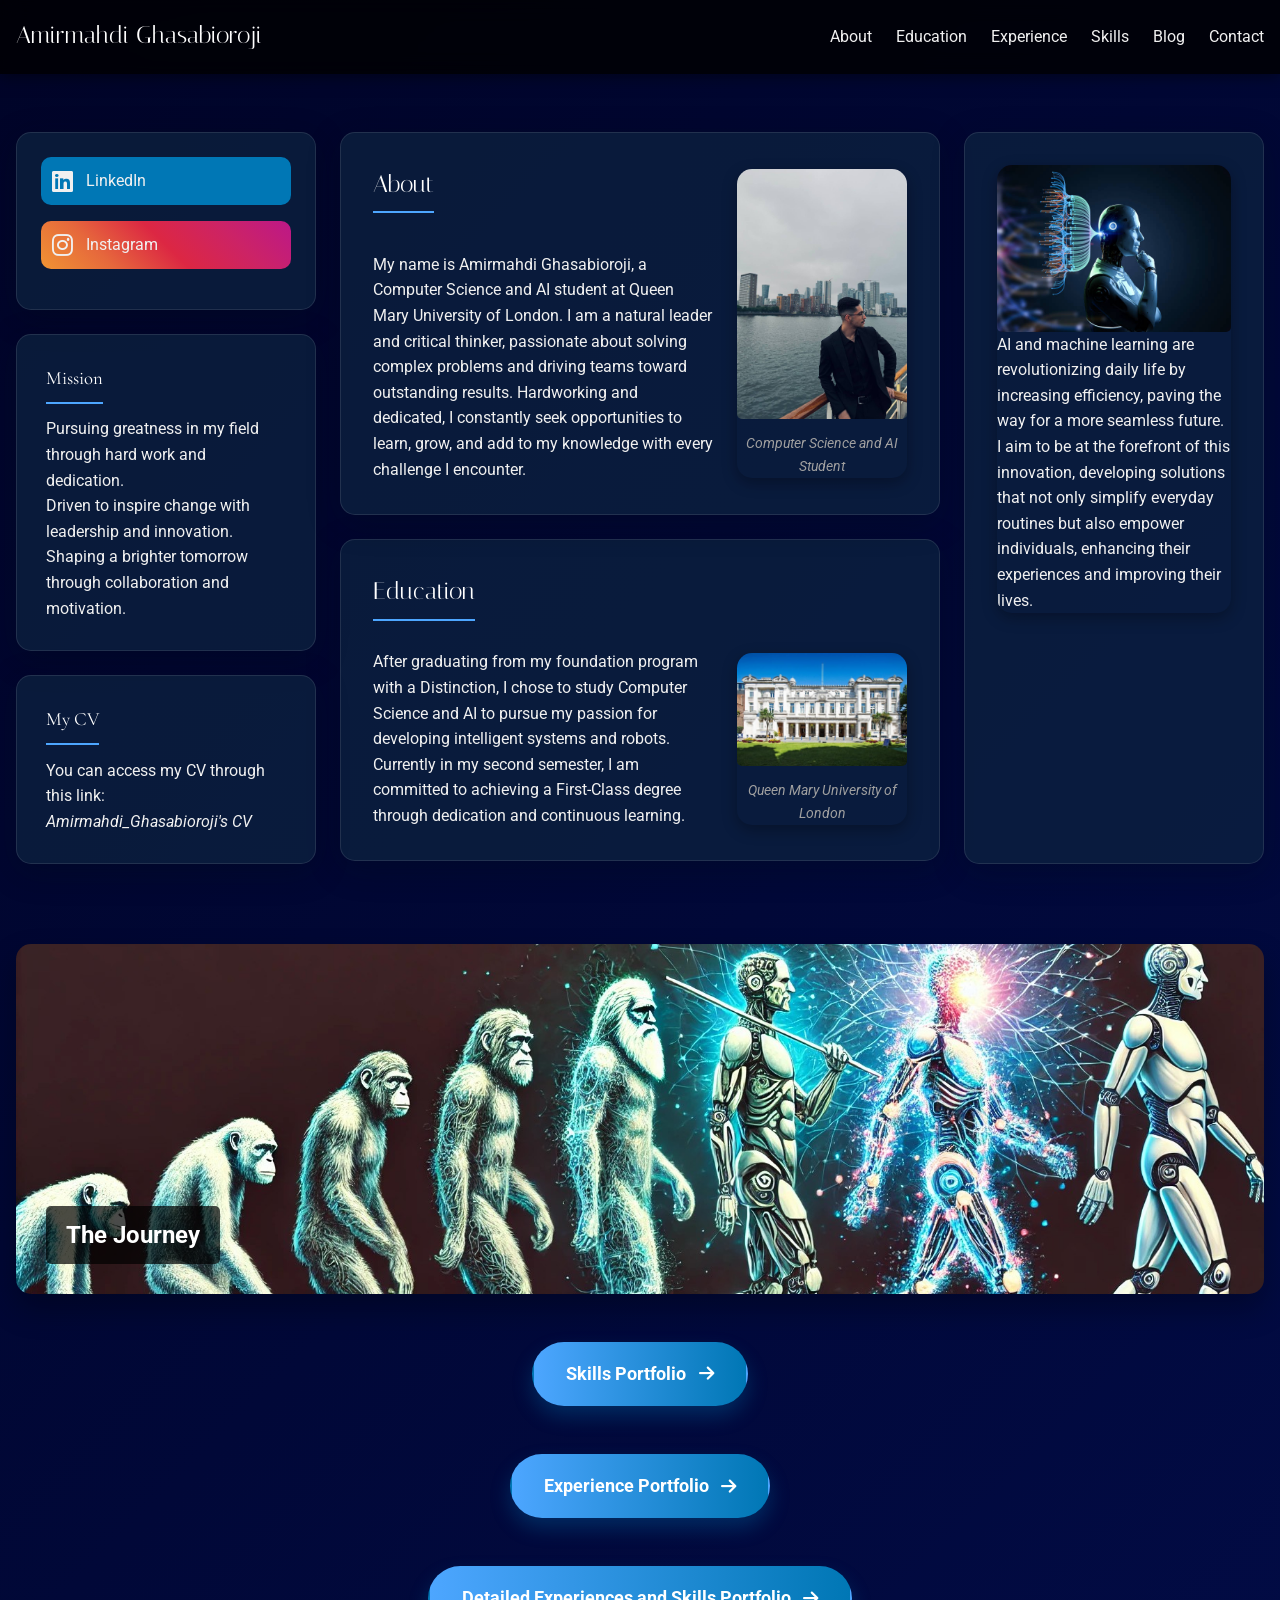
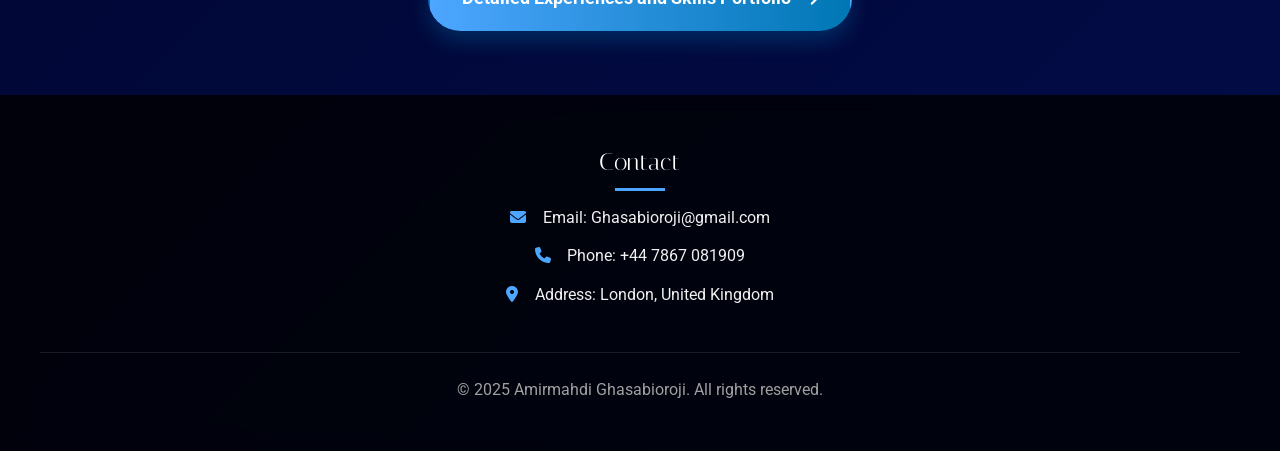
==== index.html @ c10acae4 "Convert the public portfolio to static HTML for GitHub Pages. Move PHP login, posting, and MySQL blo" ====
<!DOCTYPE html>
<html lang="en">
<head>
    <meta charset="UTF-8">
    <meta name="viewport" content="width=device-width, initial-scale=1.0">
    <title>Amirmahdi Ghasabioroji's Portfolio</title>
    <link rel="stylesheet" href="css/reset.css">
    <link rel="stylesheet" media="screen and (max-width: 1024px)" href="css/mobile.css">
    <link rel="stylesheet" href="css/portfolio.css">
    <link href="https://fonts.googleapis.com/css2?family=Italiana&display=swap" rel="stylesheet">
    <link href="https://fonts.googleapis.com/css2?family=Italiana&family=Roboto:ital,wght@0,100..900;1,100..900&display=swap" rel="stylesheet">
    <link href="https://fonts.googleapis.com/css2?family=Cormorant:ital,wght@0,300..700;1,300..700&family=Italiana&family=Roboto:ital,wght@0,100..900;1,100..900&display=swap" rel="stylesheet">
    <link rel="stylesheet" href="https://cdnjs.cloudflare.com/ajax/libs/font-awesome/6.5.1/css/all.min.css">
    <script src="nav.js"></script>
</head>
<body>
    <header class="header">
        <div class="logo">
            <h1>Amirmahdi Ghasabioroji</h1>
        </div>
        <input type="checkbox" id="nav-toggle" class="nav-toggle">
        <label for="nav-toggle" class="hamburger">
            <span class="bar"></span>
            <span class="bar"></span>
            <span class="bar"></span>
        </label>
        <nav>
            <ul>
                <li><a href="#about">About</a></li>
                <li><a href="#education">Education</a></li>
                <li><a href="experience.html">Experience</a></li>
                <li><a href="skills.html">Skills</a></li>
                <li><a href="blog.html">Blog</a></li>
                <li><a href="#contact">Contact</a></li>
            </ul>
        </nav>
    </header>

    <main>
        <section id="hero" class="hero-section">
            <div class="grid-container">
                <div class="left-column">
                    <div class="social-links">
                        <a href="https://linkedin.com/in/amirmahdi-ghasabioroji" class="social-icon linkedin">
                            <i class="fab fa-linkedin"></i>
                            <span>LinkedIn</span>
                        </a>
                        <a href="https://instagram.com/amirghasabi_" class="social-icon instagram">
                            <i class="fab fa-instagram"></i>
                            <span>Instagram</span>
                        </a>
                    </div>
                    <div class="mission-box">
                        <h3>Mission</h3>
                        <p>
                            Pursuing greatness in my field through hard work and dedication.<br>
                            Driven to inspire change with leadership and innovation.<br>
                            Shaping a brighter tomorrow through collaboration and motivation.
                        </p>
                    </div>
                    <div class="mission-box">
                        <h3>My CV</h3>
                        <p>You can access my CV through this link: <a href="Amirmahdi Ghasabioroji.pdf"><em class="CV">Amirmahdi_Ghasabioroji's CV</em></a></p>
                    </div>
                </div>

                <div class="right-column">
                    <article class="about-me" id="about">
                        <div class="about-content">
                            <h2>About</h2>
                            <br>
                            <br>
                            <p>
                                My name is Amirmahdi Ghasabioroji, a Computer Science and AI student at Queen Mary University of London. I am a natural leader and critical thinker, passionate about solving complex problems and driving teams toward outstanding results.
                                Hardworking and dedicated, I constantly seek opportunities to learn, grow, and add to my knowledge with every challenge I encounter.
                            </p>
                        </div>
                        <div class="profile-image">
                            <figure>
                                <img src="images/amir.jpg" alt="Amirmahdi Ghasabioroji">
                                <figcaption>Computer Science and AI Student</figcaption>
                            </figure>
                        </div>
                    </article>

                    <div class="education-box" id="education">
                        <h2>Education</h2>
                        <div class="education-content">
                            <div class="education-text">
                                <p>
                                    After graduating from my foundation program with a Distinction, I chose to study Computer Science and AI to pursue my passion for developing intelligent systems and robots. 
                                    Currently in my second semester, I am committed to achieving a First-Class degree through dedication and continuous learning. 
                                </p>
                            </div>
                            <div class="education-image">
                                <figure>
                                    <img src="images/qmul.jpg" alt="Education">
                                    <figcaption>Queen Mary University of London</figcaption>
                                </figure>
                            </div>
                        </div>
                    </div>
                </div>

                <aside class="blog-sidebar">
                    <div class="sidebar-image">
                        <img src="images/robot.jpg" alt="Coding">
                        <p>
                            AI and machine learning are revolutionizing daily life by increasing efficiency, paving the way for a more seamless future. 
                            I aim to be at the forefront of this innovation, developing solutions that not only simplify everyday routines but also empower individuals, enhancing their experiences and improving their lives.
                        </p>
                    </div>
                </aside>
            </div>
            <div class="photo-break">
                <img src="images/AI.jpg" alt="The Journey">
            </div>
        </section>

        <section>
            <div class="portfolio-button-container">
                <a href="skills.html" class="portfolio-button">
                    <span>Skills Portfolio</span>
                    <i class="fas fa-arrow-right"></i>
                </a>
            </div>
        </section>

        <section>
            <div class="portfolio-button-container">
                <a href="experience.html" class="portfolio-button">
                    <span>Experience Portfolio</span>
                    <i class="fas fa-arrow-right"></i>
                </a>
            </div>
        </section>

        <section>
            <div class="portfolio-button-container">
                <a href="detailed-portfolio.html" class="portfolio-button">
                    <span>Detailed Experiences and Skills Portfolio</span>
                    <i class="fas fa-arrow-right"></i>
                </a>
            </div>
        </section>
    </main>

    <footer id="contact">
        <div class="footer-content">
            <div class="contact-info">
                <h2>Contact</h2>
                <p><i class="fas fa-envelope"></i> Email: Ghasabioroji@gmail.com</p>
                <p><i class="fas fa-phone"></i> Phone: +44 7867 081909</p>
                <p><i class="fas fa-map-marker-alt"></i> Address: London, United Kingdom</p>
            </div>
            <div class="copyright">
                <p>&copy; 2025 Amirmahdi Ghasabioroji. All rights reserved.</p>
            </div>
        </div>
    </footer>
</body>
</html>
---- css/mobile.css ----
/* Responsive Design */
@media screen and (max-width: 1024px) {
    .grid-container {
        grid-template-columns: 1fr 2fr;
    }
    
    .blog-sidebar {
        grid-column: 1 / 3;
        grid-row: 2;
    }
    
    .timeline:before {
        left: 31px;
    }
    
    .timeline-item {
        width: 100%;
        padding-left: 70px;
        padding-right: 25px;
    }
    
    .timeline-item:nth-child(even) {
        left: 0;
    }
    
    .timeline-item:nth-child(odd)::after,
    .timeline-item:nth-child(even)::after {
        left: 16px;
    }

    /* Container adjustments for tablet view */
    .container {
        grid-template-columns: 250px 1fr 200px;
        gap: 10px;
    }
}

@media screen and (max-width: 768px) {
    /* Container layout for mobile */
    .container {
        grid-template-columns: 1fr;
        grid-template-areas:
            "header"
            "left-sidebar"
            "content"
            "right-sidebar"
            "footer";
        gap: 10px;
        padding: 10px;
    }

    .header {
        position: relative;
        padding: 15px;
    }

    .nav-toggle {
        display: none;
    }

    .hamburger {
        display: block;
        position: absolute;
        right: 20px;
        top: 50%;
        transform: translateY(-50%);
        width: 30px;
        cursor: pointer;
        z-index: 1100;
    }

    .hamburger .bar {
        display: block;
        height: 3px;
        width: 100%;
        background-color: #ffffff;
        margin: 6px 0;
        transition: all 0.3s ease-in-out;
    }

    nav {
        position: fixed;
        top: 0;
        left: 0;
        width: 100%;
        height: 100vh;
        background: linear-gradient(135deg, rgba(0,0,0,0.9) 0%, rgba(22,22,22,0.95) 100%);
        transform: translateX(-100%);
        transition: transform 0.4s cubic-bezier(0.77, 0.2, 0.05, 1);
        z-index: 1000;
        display: flex;
        align-items: center;
        justify-content: center;
        opacity: 0;
    }

    nav ul {
        display: flex;
        flex-direction: column;
        align-items: center;
        justify-content: center;
        width: 100%;
        padding: 0;
        list-style: none;
        gap: 2rem;
    }

    nav li {
        opacity: 0;
        transform: translateY(20px);
        transition: all 0.5s ease;
        text-align: center;
    }

    nav li a {
        color: #ffffff;
        text-decoration: none;
        font-size: 2rem;
        font-weight: 300;
        padding: 10px 20px;
        border-radius: 5px;
        transition: all 0.3s ease;
    }

    nav li a:hover {
        background-color: rgba(255,255,255,0.2);
        transform: scale(1.1);
    }

    /* Checked state animations */
    .nav-toggle:checked ~ nav {
        transform: translateX(0);
        opacity: 1;
    }

    .nav-toggle:checked ~ nav ul li {
        opacity: 1;
        transform: translateY(0);
    }

    .nav-toggle:checked ~ nav ul li:nth-child(1) { transition-delay: 0.1s; }
    .nav-toggle:checked ~ nav ul li:nth-child(2) { transition-delay: 0.2s; }
    .nav-toggle:checked ~ nav ul li:nth-child(3) { transition-delay: 0.3s; }
    .nav-toggle:checked ~ nav ul li:nth-child(4) { transition-delay: 0.4s; }
    .nav-toggle:checked ~ nav ul li:nth-child(5) { transition-delay: 0.5s; }
    .nav-toggle:checked ~ nav ul li:nth-child(6) { transition-delay: 0.6s; }
    .nav-toggle:checked ~ nav ul li:nth-child(7) { transition-delay: 0.7s; }

    /* Hamburger transform on click */
    .nav-toggle:checked + .hamburger .bar:nth-child(1) {
        transform: rotate(-45deg) translate(-5px, 6px);
        background-color: #ffffff;
    }

    .nav-toggle:checked + .hamburger .bar:nth-child(2) {
        opacity: 0;
    }

    .nav-toggle:checked + .hamburger .bar:nth-child(3) {
        transform: rotate(45deg) translate(-5px, -6px);
        background-color: #ffffff;
    }
    .grid-container {
        grid-template-columns: 1fr;
    }
    
    .blog-sidebar {
        grid-column: 1;
    }
    
    /* Content adjustments */
    .about-me, .education-content {
        flex-direction: column;
    }
    
    .skills-container {
        grid-template-columns: 1fr;
    }

    /* Sidebar adjustments */
    .left-sidebar, .right-sidebar {
        margin-bottom: 15px;
    }

    /* Profile section adjustment */
    #myself {
        flex-direction: column;
    }

    .profile-image {
        margin-top: 15px;
    }
}

@media screen and (max-width: 480px) {
    .header .logo h1 {
        font-size: 1.2rem;
    }
    
    .timeline-content {
        padding: 15px;
    }
    
    .timeline-item {
        padding-left: 50px;
    }

    /* Smaller padding for tiny screens */
    .container {
        padding: 5px;
        gap: 5px;
    }

    /* Smaller text for small screens */
    body {
        font-size: 0.9rem;
    }

    /* Adjust skill layout for very small screens */
    .skill {
        grid-template-columns: 40px 1fr;
    }

    .skill-icon {
        width: 30px;
        height: 30px;
        font-size: 1rem;
    }
}
---- css/portfolio.css ----
body {
    font-family: Roboto, 'Segoe UI', Tahoma, Geneva, Verdana, sans-serif;
    background: linear-gradient(135deg, #000428 0%, #020c48 100%);
    color: #f0f0f0;
    line-height: 1.6;
}

h1, h2 {
    font-family: Italiana, Tahoma, Geneva, Verdana, sans-serif;
    font-weight: normal;
}

h3, h4 {
    font-family: Cormorant, Italiana, Tahoma, Geneva, Verdana, sans-serif;
    font-weight: normal;
}

html {
    scroll-behavior: smooth;
}

img {
    max-width: 100%;
    height: auto;
    border-radius: 5px;
}

a {
    text-decoration: none;
    color: #f0f0f0;
    transition: color 0.3s ease;
}

a:hover {
    color: #4da6ff;
}

ul {
    list-style: none;
}

h1, h2, h3, h4 {
    color: #ffffff;
    margin-bottom: 0.8rem;
}

main {
    max-width: 1400px;
    margin: 0 auto;
    padding: 0 1rem;
}

/* Header and Navigation */
.header {
    background: rgba(0, 0, 0, 0.8);
    backdrop-filter: blur(10px);
    position: fixed;
    width: 100%;
    top: 0;
    left: 0;
    z-index: 1000;
    box-shadow: 0 2px 15px rgba(0, 0, 0, 0.5);
}

.header .logo {
    padding: 1rem;
    float: left;
}

.header h1 {
    font-size: 1.5rem;
    margin: 0;
}

nav {
    float: right;
    padding: 1.5rem 1rem;
}

nav ul {
    display: flex;
}

nav li {
    margin-left: 1.5rem;
}

nav a {
    position: relative;
    padding: 0.5rem 0;
    transition: all 0.3s ease;
}

nav a:before {
    content: '';
    position: absolute;
    width: 0;
    height: 2px;
    bottom: 0;
    left: 0;
    background-color: #4da6ff;
    transition: all 0.3s ease;
}

nav a:hover:before {
    width: 100%;
}

.nav-toggle {
    display: none;
}

.nav-toggle-label {
    display: none;
    cursor: pointer;
}

/* Hero Section with Grid Layout */
.hero-section {
    padding-top: 100px;
    min-height: 100vh;
}

.grid-container {
    display: grid;
    grid-template-columns: 1fr 2fr 1fr;
    gap: 1.5rem;
    padding: 2rem 0;
}

/* Enhanced Left Column */
.left-column {
    display: flex;
    flex-direction: column;
    gap: 1.5rem;
}

.social-links {
    background: rgba(13, 36, 65, 0.7);
    padding: 1.5rem;
    border-radius: 15px;
    box-shadow: 0 8px 32px rgba(0, 12, 24, 0.3);
    border: 1px solid rgba(255, 255, 255, 0.1);
    transform: translateZ(0);
    transition: transform 0.3s ease, box-shadow 0.3s ease;
}

.social-links:hover {
    transform: translateY(-5px);
    box-shadow: 0 12px 24px rgba(0, 12, 24, 0.4);
}

.social-icon {
    display: flex;
    align-items: center;
    margin-bottom: 1rem;
    padding: 0.7rem;
    border-radius: 10px;
    transition: all 0.3s ease;
}

.social-icon:hover {
    transform: translateX(5px);
}

.social-icon i {
    font-size: 1.5rem;
    margin-right: 0.8rem;
}

.linkedin {
    background-color: #0077b5;
}

.instagram {
    background: linear-gradient(45deg, #f09433 0%, #e6683c 25%, #dc2743 50%, #cc2366 75%, #bc1888 100%);
}

.mission-box {
    background: rgba(13, 36, 65, 0.7);
    padding: 1.8rem;
    border-radius: 15px;
    box-shadow: 0 8px 32px rgba(0, 12, 24, 0.3);
    border: 1px solid rgba(255, 255, 255, 0.1);
    transform: translateZ(0);
    transition: transform 0.3s ease, box-shadow 0.3s ease;
}

.mission-box:hover {
    transform: translateY(-5px);
    box-shadow: 0 12px 24px rgba(10, 7, 54, 0.4);
}

.mission-box h3 {
    border-bottom: 2px solid #4da6ff;
    padding-bottom: 0.5rem;
    display: inline-block;
}


/* Enhanced Right Column */
.right-column {
    display: flex;
    flex-direction: column;
    gap: 1.5rem;
}

.about-me {
    background: rgba(13, 36, 65, 0.7);
    padding: 2rem;
    border-radius: 15px;
    display: flex;
    gap: 1.5rem;
    box-shadow: 0 8px 32px rgba(0, 12, 24, 0.3);
    border: 1px solid rgba(255, 255, 255, 0.1);
    transform: translateZ(0);
    transition: transform 0.3s ease, box-shadow 0.3s ease;
}

.about-me:hover {
    transform: translateY(-5px);
    box-shadow: 0 12px 24px rgba(0, 12, 24, 0.4);
}

.about-content {
    flex: 2;
}

.about-content h2 {
    border-bottom: 2px solid #4da6ff;
    padding-bottom: 0.5rem;
    display: inline-block;
}

.profile-image {
    flex: 1;
    display: flex;
    justify-content: center;
    align-items: center;
}

.profile-image figure {
    position: relative;
    overflow: hidden;
    border-radius: 15px;
    box-shadow: 0 5px 15px rgba(0, 0, 0, 0.3);
}

.profile-image img {
    transition: transform 0.5s ease;
}

.profile-image:hover img {
    transform: scale(1.05);
}

.education-box {
    background: rgba(13, 36, 65, 0.7);
    padding: 2rem;
    border-radius: 15px;
    box-shadow: 0 8px 32px rgba(0, 12, 24, 0.3);
    border: 1px solid rgba(255, 255, 255, 0.1);
    transform: translateZ();
    transition: transform 0.3s ease, box-shadow 0.3s ease;
}

.education-box:hover {
    transform: translateY(-5px);
    box-shadow: 0 12px 24px rgba(0, 12, 24, 0.4);
}

.education-box h2 {
    border-bottom: 2px solid #4da6ff;
    padding-bottom: 0.5rem;
    display: inline-block;
}

.education-content {
    display: flex;
    gap: 1.5rem;
    margin-top: 1rem;
}

.education-text {
    flex: 2;
}

.education-image {
    flex: 1;
    display: flex;
    justify-content: center;
    align-items: center;
}

.education-image figure {
    position: relative;
    overflow: hidden;
    border-radius: 15px;
    box-shadow: 0 5px 15px rgba(0, 0, 0, 0.3);
}

.education-image img {
    transition: transform 0.5s ease;
}

.education-image:hover img {
    transform: scale(1.05);
}

figcaption {
    text-align: center;
    margin-top: 0.8rem;
    font-style: italic;
    color: #a0a0a0;
    font-size: 0.9rem;
}

/* Enhanced Sidebar */
.blog-sidebar {
    background: rgba(13, 36, 65, 0.7);
    padding: 2rem;
    border-radius: 15px;
    box-shadow: 0 8px 32px rgba(0, 12, 24, 0.3);
    border: 1px solid rgba(255, 255, 255, 0.1);
    display: flex;
    flex-direction: column;
    gap: 1.5rem;
    transform: translateZ(0);
    transition: transform 0.3s ease, box-shadow 0.3s ease;
}

.blog-sidebar:hover {
    transform: translateY(-5px);
    box-shadow: 0 12px 24px rgba(0, 12, 24, 0.4);
}

.login-form {
    margin-bottom: 1.5rem;
}

.login-form h3 {
    border-bottom: 2px solid #4da6ff;
    padding-bottom: 0.5rem;
    display: inline-block;
}

.form-group {
    margin-bottom: 1rem;
}

.form-group input {
    width: 100%;
    padding: 0.8rem;
    border: none;
    border-radius: 10px;
    background-color: rgba(255, 255, 255, 0.9);
    box-shadow: inset 0 2px 4px rgba(0, 0, 0, 0.1);
    transition: all 0.3s ease;
}

.form-group input:focus {
    outline: none;
    box-shadow: inset 0 2px 4px rgba(0, 0, 0, 0.1), 0 0 0 3px rgba(77, 166, 255, 0.3);
}

.btn {
    display: inline-block;
    padding: 0.8rem 1.5rem;
    background: linear-gradient(90deg, #4da6ff, #0077b5);
    color: white;
    border: none;
    border-radius: 10px;
    cursor: pointer;
    transition: all 0.3s ease;
    width: 100%;
    font-weight: bold;
    box-shadow: 0 4px 6px rgba(0, 0, 0, 0.1);
}

.btn:hover {
    background: linear-gradient(90deg, #3a8ad4, #005f92);
    transform: translateY(-2px);
    box-shadow: 0 6px 8px rgba(0, 0, 0, 0.2);
}

.btn:active {
    transform: translateY(0);
    box-shadow: 0 2px 4px rgba(0, 0, 0, 0.1);
}

.sidebar-image {
    overflow: hidden;
    border-radius: 15px;
    box-shadow: 0 5px 15px rgba(0, 0, 0, 0.3);
}

.sidebar-image img {
    transition: transform 0.5s ease;
    width: 100%;
}

.sidebar-image:hover img {
    transform: scale(1.05);
}

/* Photo section between education and experience */
.photo-break {
    margin: 3rem 0;
    position: relative;
    height: 350px;
    overflow: hidden;
    border-radius: 15px;
    box-shadow: 0 15px 30px rgba(0, 0, 0, 0.3);
}

.photo-break img {
    width: 100%;
    height: 100%;
    object-fit: cover;
    transition: transform 0.5s ease;
}

.photo-break:hover img {
    transform: scale(1.05);
}

.photo-break::after {
    content: "The Journey";
    position: absolute;
    bottom: 30px;
    left: 30px;
    background: rgba(0, 0, 0, 0.7);
    padding: 10px 20px;
    border-radius: 5px;
    font-size: 1.5rem;
    font-weight: bold;
    color: white;
}

/* Button styles for main page */
.portfolio-button-container {
    text-align: center;
    margin: 3rem 0;
}

.portfolio-button {
    display: inline-flex;
    align-items: center;
    justify-content: center;
    padding: 1rem 2rem;
    background: linear-gradient(90deg, #4da6ff, #0077b5);
    color: white;
    border-radius: 50px;
    font-weight: bold;
    font-size: 1.1rem;
    box-shadow: 0 10px 20px rgba(0, 119, 181, 0.3);
    transition: all 0.3s ease;
    text-decoration: none;
    border: 2px solid transparent;
}

.portfolio-button:hover {
    transform: translateY(-5px);
    box-shadow: 0 15px 25px rgba(0, 119, 181, 0.4);
    background: linear-gradient(90deg, #3a8ad4, #005f92);
}

.portfolio-button:active {
    transform: translateY(-2px);
    box-shadow: 0 8px 15px rgba(0, 119, 181, 0.3);
}

.portfolio-button i {
    margin-left: 0.8rem;
    transition: transform 0.3s ease;
}

.portfolio-button:hover i {
    transform: translateX(5px);
}

/* Skills Section */
.skills-section {
    padding: 4rem 1rem;
    margin-top: 2rem;
    background: rgba(10, 23, 40, 0.7);
    border-radius: 15px;
    box-shadow: 0 8px 32px rgba(0, 12, 24, 0.3);
    border: 1px solid rgba(255, 255, 255, 0.1);
}

.skills-section h2 {
    text-align: center;
    margin-bottom: 2rem;
    position: relative;
    display: inline-block;
    left: 50%;
    transform: translateX(-50%);
}

.skills-section h2:after {
    content: '';
    display: block;
    width: 50px;
    height: 3px;
    background: #4da6ff;
    position: absolute;
    bottom: -10px;
    left: 50%;
    transform: translateX(-50%);
}

.skills-container {
    display: grid;
    grid-template-columns: repeat(auto-fit, minmax(300px, 1fr));
    gap: 2rem;
    margin-top: 2rem;
}

.skill {
    margin-bottom: 1.5rem;
}

.skill-name {
    margin-bottom: 0.8rem;
    font-weight: bold;
    font-size: 1.1rem;
    display: flex;
    justify-content: space-between;
}

.skill-name:after {
    content: attr(data-level);
    color: #4da6ff;
}

.skill-bar {
    width: 100%;
    height: 12px;
    background-color: rgba(255, 255, 255, 0.1);
    border-radius: 10px;
    overflow: hidden;
    box-shadow: inset 0 1px 3px rgba(0, 0, 0, 0.3);
}

.skill-level {
    height: 100%;
    background: linear-gradient(90deg, #00c6ff, #320b71);
    border-radius: 10px;
    position: relative;
    animation: fillBar 2s ease-out forwards;
    box-shadow: 0 0 10px rgba(0, 198, 255, 0.5);
}

.skill-level[data-level="65%"] { width: 65%; }
.skill-level[data-level="85%"] { width: 85%; }
.skill-level[data-level="60%"] { width: 60%; }
.skill-level[data-level="95%"] { width: 95%; }
.skill-level[data-level="90%"] { width: 90%; }
.skill-level[data-level="85%"] { width: 85%; }
.skill-level[data-level="85%"] { width: 95%; }
.skill-level[data-level="85%"] { width: 90%; }

@keyframes fillBar {
    from { width: 0; }
    to { width: attr(data-level); }
}

/* Footer */
footer {
    background: rgba(0, 0, 0, 0.8);
    backdrop-filter: blur(10px);
    padding: 3rem 1rem;
    margin-top: 4rem;
}

.footer-content {
    max-width: 1200px;
    margin: 0 auto;
    display: flex;
    flex-direction: column;
    align-items: center;
}

.contact-info {
    text-align: center;
    margin-bottom: 2rem;
}

.contact-info h2 {
    position: relative;
    display: inline-block;
    margin-bottom: 1.5rem;
}

.contact-info h2:after {
    content: '';
    display: block;
    width: 50px;
    height: 3px;
    background: #4da6ff;
    position: absolute;
    bottom: -10px;
    left: 50%;
    transform: translateX(-50%);
}

.contact-info p {
    margin-bottom: 0.8rem;
    transition: transform 0.3s ease;
}

.contact-info p:hover {
    transform: translateX(5px);
}

.contact-info i {
    margin-right: 0.8rem;
    color: #4da6ff;
}

.copyright {
    text-align: center;
    color: #a0a0a0;
    padding-top: 1.5rem;
    border-top: 1px solid rgba(255, 255, 255, 0.1);
    width: 100%;
}
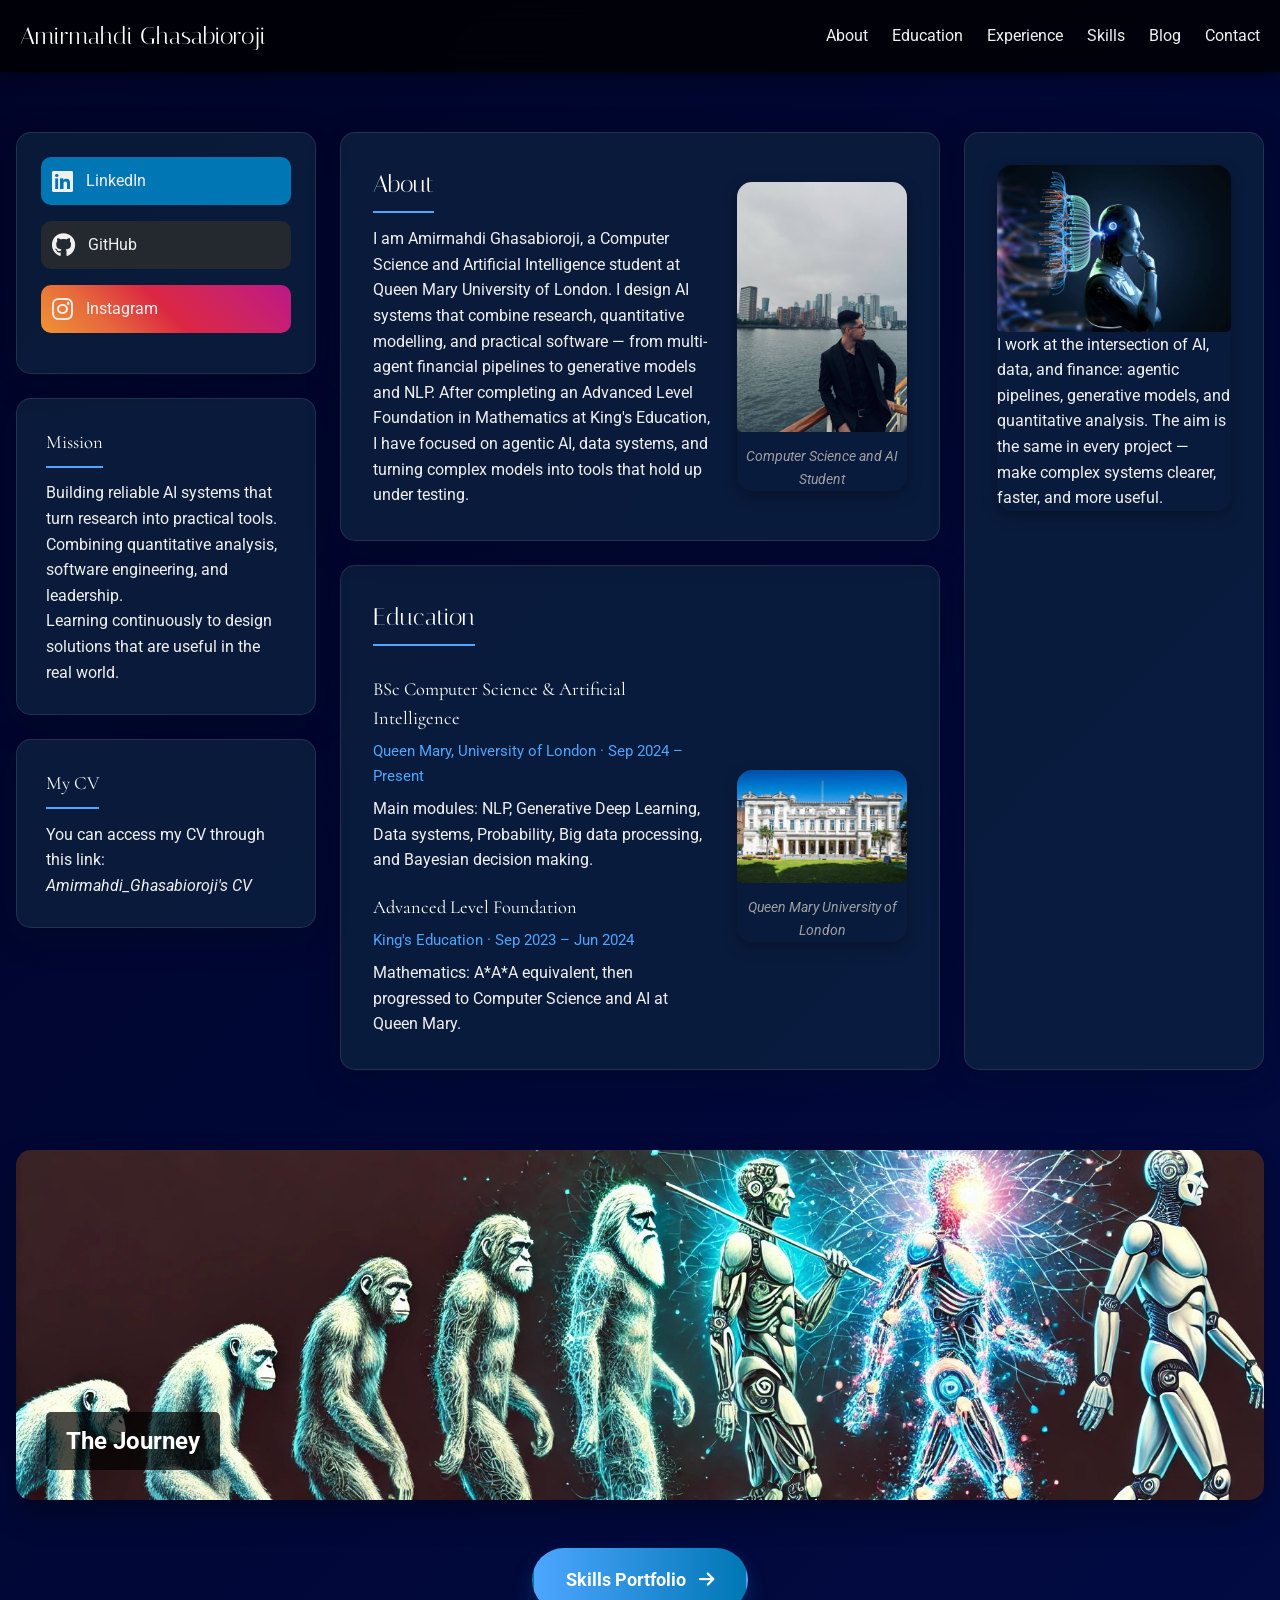
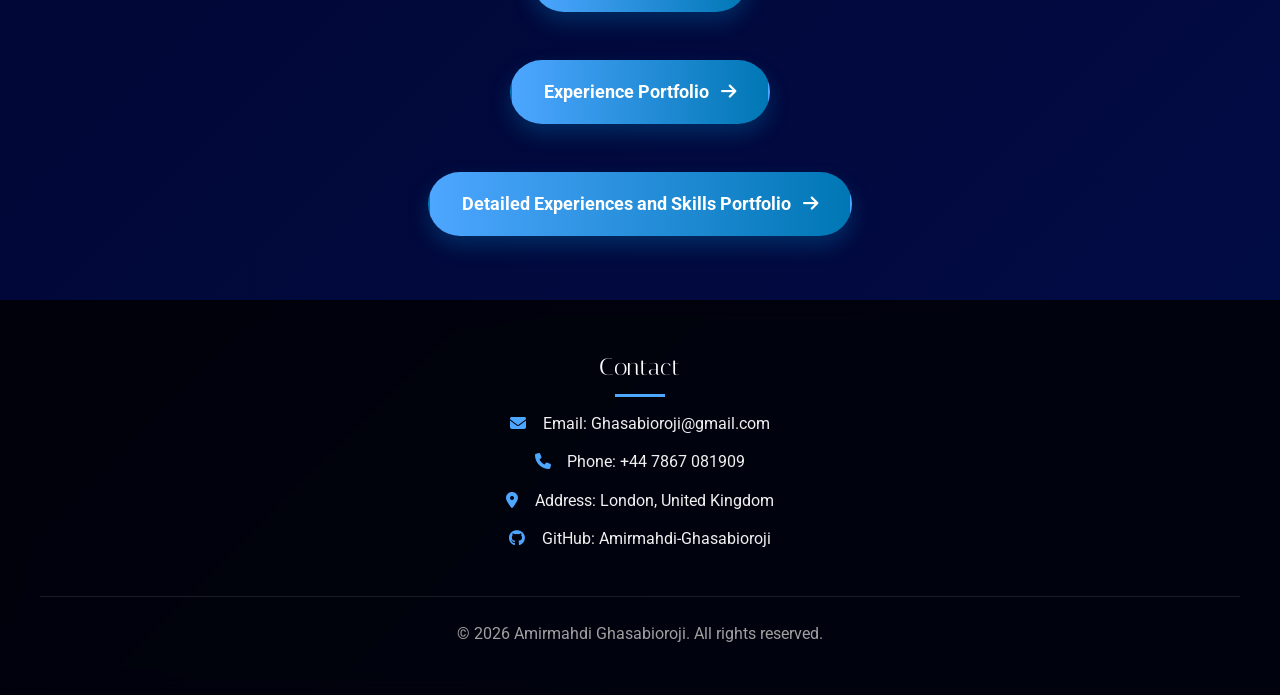
==== commit 12d46b68: "Update portfolio content from the latest CV and fix mobile layout. Replace education, experience, pr" ====
--- a/index.html
+++ b/index.html
@@ -5,8 +5,8 @@
     <meta name="viewport" content="width=device-width, initial-scale=1.0">
     <title>Amirmahdi Ghasabioroji's Portfolio</title>
     <link rel="stylesheet" href="css/reset.css">
-    <link rel="stylesheet" media="screen and (max-width: 1024px)" href="css/mobile.css">
     <link rel="stylesheet" href="css/portfolio.css">
+    <link rel="stylesheet" href="css/mobile.css">
     <link href="https://fonts.googleapis.com/css2?family=Italiana&display=swap" rel="stylesheet">
     <link href="https://fonts.googleapis.com/css2?family=Italiana&family=Roboto:ital,wght@0,100..900;1,100..900&display=swap" rel="stylesheet">
     <link href="https://fonts.googleapis.com/css2?family=Cormorant:ital,wght@0,300..700;1,300..700&family=Italiana&family=Roboto:ital,wght@0,100..900;1,100..900&display=swap" rel="stylesheet">
@@ -19,7 +19,7 @@
             <h1>Amirmahdi Ghasabioroji</h1>
         </div>
         <input type="checkbox" id="nav-toggle" class="nav-toggle">
-        <label for="nav-toggle" class="hamburger">
+        <label for="nav-toggle" class="hamburger" aria-label="Open navigation">
             <span class="bar"></span>
             <span class="bar"></span>
             <span class="bar"></span>
@@ -45,6 +45,10 @@
                             <i class="fab fa-linkedin"></i>
                             <span>LinkedIn</span>
                         </a>
+                        <a href="https://github.com/Amirmahdi-Ghasabioroji" class="social-icon github">
+                            <i class="fab fa-github"></i>
+                            <span>GitHub</span>
+                        </a>
                         <a href="https://instagram.com/amirghasabi_" class="social-icon instagram">
                             <i class="fab fa-instagram"></i>
                             <span>Instagram</span>
@@ -53,9 +57,9 @@
                     <div class="mission-box">
                         <h3>Mission</h3>
                         <p>
-                            Pursuing greatness in my field through hard work and dedication.<br>
-                            Driven to inspire change with leadership and innovation.<br>
-                            Shaping a brighter tomorrow through collaboration and motivation.
+                            Building reliable AI systems that turn research into practical tools.<br>
+                            Combining quantitative analysis, software engineering, and leadership.<br>
+                            Learning continuously to design solutions that are useful in the real world.
                         </p>
                     </div>
                     <div class="mission-box">
@@ -68,11 +72,9 @@
                     <article class="about-me" id="about">
                         <div class="about-content">
                             <h2>About</h2>
-                            <br>
-                            <br>
                             <p>
-                                My name is Amirmahdi Ghasabioroji, a Computer Science and AI student at Queen Mary University of London. I am a natural leader and critical thinker, passionate about solving complex problems and driving teams toward outstanding results.
-                                Hardworking and dedicated, I constantly seek opportunities to learn, grow, and add to my knowledge with every challenge I encounter.
+                                I am Amirmahdi Ghasabioroji, a Computer Science and Artificial Intelligence student at Queen Mary University of London. I design AI systems that combine research, quantitative modelling, and practical software — from multi-agent financial pipelines to generative models and NLP.
+                                After completing an Advanced Level Foundation in Mathematics at King's Education, I have focused on agentic AI, data systems, and turning complex models into tools that hold up under testing.
                             </p>
                         </div>
                         <div class="profile-image">
@@ -87,14 +89,20 @@
                         <h2>Education</h2>
                         <div class="education-content">
                             <div class="education-text">
-                                <p>
-                                    After graduating from my foundation program with a Distinction, I chose to study Computer Science and AI to pursue my passion for developing intelligent systems and robots. 
-                                    Currently in my second semester, I am committed to achieving a First-Class degree through dedication and continuous learning. 
-                                </p>
+                                <div class="education-entry">
+                                    <h3>BSc Computer Science &amp; Artificial Intelligence</h3>
+                                    <p class="education-meta">Queen Mary, University of London · Sep 2024 – Present</p>
+                                    <p>Main modules: NLP, Generative Deep Learning, Data systems, Probability, Big data processing, and Bayesian decision making.</p>
+                                </div>
+                                <div class="education-entry">
+                                    <h3>Advanced Level Foundation</h3>
+                                    <p class="education-meta">King's Education · Sep 2023 – Jun 2024</p>
+                                    <p>Mathematics: A*A*A equivalent, then progressed to Computer Science and AI at Queen Mary.</p>
+                                </div>
                             </div>
                             <div class="education-image">
                                 <figure>
-                                    <img src="images/qmul.jpg" alt="Education">
+                                    <img src="images/qmul.jpg" alt="Queen Mary University of London">
                                     <figcaption>Queen Mary University of London</figcaption>
                                 </figure>
                             </div>
@@ -104,10 +112,10 @@
 
                 <aside class="blog-sidebar">
                     <div class="sidebar-image">
-                        <img src="images/robot.jpg" alt="Coding">
+                        <img src="images/robot.jpg" alt="AI and machine learning">
                         <p>
-                            AI and machine learning are revolutionizing daily life by increasing efficiency, paving the way for a more seamless future. 
-                            I aim to be at the forefront of this innovation, developing solutions that not only simplify everyday routines but also empower individuals, enhancing their experiences and improving their lives.
+                            I work at the intersection of AI, data, and finance: agentic pipelines, generative models, and quantitative analysis.
+                            The aim is the same in every project — make complex systems clearer, faster, and more useful.
                         </p>
                     </div>
                 </aside>
@@ -152,9 +160,10 @@
                 <p><i class="fas fa-envelope"></i> Email: Ghasabioroji@gmail.com</p>
                 <p><i class="fas fa-phone"></i> Phone: +44 7867 081909</p>
                 <p><i class="fas fa-map-marker-alt"></i> Address: London, United Kingdom</p>
+                <p><i class="fab fa-github"></i> GitHub: <a href="https://github.com/Amirmahdi-Ghasabioroji">Amirmahdi-Ghasabioroji</a></p>
             </div>
             <div class="copyright">
-                <p>&copy; 2025 Amirmahdi Ghasabioroji. All rights reserved.</p>
+                <p>&copy; 2026 Amirmahdi Ghasabioroji. All rights reserved.</p>
             </div>
         </div>
     </footer>
--- a/css/portfolio.css
+++ b/css/portfolio.css
@@ -3,6 +3,11 @@
     background: linear-gradient(135deg, #000428 0%, #020c48 100%);
     color: #f0f0f0;
     line-height: 1.6;
+    overflow-x: hidden;
+}
+
+body.nav-open {
+    overflow: hidden;
 }
 
 h1, h2 {
@@ -60,29 +65,41 @@
     left: 0;
     z-index: 1000;
     box-shadow: 0 2px 15px rgba(0, 0, 0, 0.5);
+    display: flex;
+    align-items: center;
+    justify-content: space-between;
+    gap: 1rem;
+    padding: 0.75rem 1.25rem;
+    min-height: 72px;
 }
 
 .header .logo {
-    padding: 1rem;
-    float: left;
+    padding: 0;
+    float: none;
+    min-width: 0;
+    flex: 1 1 auto;
 }
 
 .header h1 {
-    font-size: 1.5rem;
+    font-size: clamp(1rem, 2.4vw, 1.5rem);
     margin: 0;
+    line-height: 1.2;
 }
 
 nav {
-    float: right;
-    padding: 1.5rem 1rem;
+    float: none;
+    padding: 0;
 }
 
 nav ul {
     display: flex;
+    flex-wrap: wrap;
+    justify-content: flex-end;
+    gap: 0.4rem 1.5rem;
 }
 
 nav li {
-    margin-left: 1.5rem;
+    margin-left: 0;
 }
 
 nav a {
@@ -107,6 +124,12 @@
 }
 
 .nav-toggle {
+    position: absolute;
+    opacity: 0;
+    pointer-events: none;
+}
+
+.hamburger {
     display: none;
 }
 
@@ -124,12 +147,14 @@
 .grid-container {
     display: grid;
     grid-template-columns: 1fr 2fr 1fr;
+    grid-template-areas: "left main sidebar";
     gap: 1.5rem;
     padding: 2rem 0;
 }
 
 /* Enhanced Left Column */
 .left-column {
+    grid-area: left;
     display: flex;
     flex-direction: column;
     gap: 1.5rem;
@@ -176,6 +201,10 @@
     background: linear-gradient(45deg, #f09433 0%, #e6683c 25%, #dc2743 50%, #cc2366 75%, #bc1888 100%);
 }
 
+.github {
+    background-color: #24292f;
+}
+
 .mission-box {
     background: rgba(13, 36, 65, 0.7);
     padding: 1.8rem;
@@ -200,9 +229,11 @@
 
 /* Enhanced Right Column */
 .right-column {
+    grid-area: main;
     display: flex;
     flex-direction: column;
     gap: 1.5rem;
+    min-width: 0;
 }
 
 .about-me {
@@ -283,6 +314,26 @@
 
 .education-text {
     flex: 2;
+    min-width: 0;
+}
+
+.education-entry {
+    margin-bottom: 1.25rem;
+}
+
+.education-entry:last-child {
+    margin-bottom: 0;
+}
+
+.education-entry h3 {
+    font-size: 1.15rem;
+    margin-bottom: 0.35rem;
+}
+
+.education-meta {
+    color: #4da6ff;
+    font-size: 0.95rem;
+    margin-bottom: 0.5rem;
 }
 
 .education-image {
@@ -317,6 +368,7 @@
 
 /* Enhanced Sidebar */
 .blog-sidebar {
+    grid-area: sidebar;
     background: rgba(13, 36, 65, 0.7);
     padding: 2rem;
     border-radius: 15px;
@@ -327,6 +379,7 @@
     gap: 1.5rem;
     transform: translateZ(0);
     transition: transform 0.3s ease, box-shadow 0.3s ease;
+    min-width: 0;
 }
 
 .blog-sidebar:hover {
@@ -457,6 +510,9 @@
     transition: all 0.3s ease;
     text-decoration: none;
     border: 2px solid transparent;
+    max-width: 100%;
+    white-space: normal;
+    text-align: center;
 }
 
 .portfolio-button:hover {
--- a/css/mobile.css
+++ b/css/mobile.css
@@ -1,80 +1,63 @@
-/* Responsive Design */
+/* Responsive layout — loaded last so these rules win over page CSS */
+
+@media screen and (max-width: 1100px) {
+    .header {
+        flex-wrap: nowrap;
+    }
+
+    nav ul {
+        gap: 0.3rem 1rem;
+    }
+
+    nav a {
+        font-size: 0.95rem;
+    }
+}
+
 @media screen and (max-width: 1024px) {
-    .grid-container {
-        grid-template-columns: 1fr 2fr;
-    }
-    
-    .blog-sidebar {
-        grid-column: 1 / 3;
-        grid-row: 2;
-    }
-    
-    .timeline:before {
-        left: 31px;
-    }
-    
-    .timeline-item {
-        width: 100%;
-        padding-left: 70px;
-        padding-right: 25px;
-    }
-    
-    .timeline-item:nth-child(even) {
-        left: 0;
-    }
-    
-    .timeline-item:nth-child(odd)::after,
-    .timeline-item:nth-child(even)::after {
-        left: 16px;
-    }
-
-    /* Container adjustments for tablet view */
-    .container {
-        grid-template-columns: 250px 1fr 200px;
-        gap: 10px;
-    }
-}
-
-@media screen and (max-width: 768px) {
-    /* Container layout for mobile */
-    .container {
-        grid-template-columns: 1fr;
-        grid-template-areas:
-            "header"
-            "left-sidebar"
-            "content"
-            "right-sidebar"
-            "footer";
-        gap: 10px;
+    main {
+        padding: 0 0.9rem;
+        width: 100%;
+    }
+
+    .header {
+        position: fixed;
+        padding: 0.7rem 1rem;
+        min-height: 64px;
+        gap: 0.75rem;
+    }
+
+    .header .logo {
+        padding-right: 0.5rem;
+    }
+
+    .header h1 {
+        font-size: clamp(0.95rem, 3.2vw, 1.2rem);
+        white-space: normal;
+    }
+
+    .hamburger {
+        display: flex;
+        flex-direction: column;
+        justify-content: center;
+        align-items: center;
+        position: relative;
+        z-index: 1100;
+        width: 44px;
+        height: 44px;
+        margin: 0;
         padding: 10px;
-    }
-
-    .header {
-        position: relative;
-        padding: 15px;
-    }
-
-    .nav-toggle {
-        display: none;
-    }
-
-    .hamburger {
-        display: block;
-        position: absolute;
-        right: 20px;
-        top: 50%;
-        transform: translateY(-50%);
-        width: 30px;
         cursor: pointer;
-        z-index: 1100;
+        flex: 0 0 auto;
     }
 
     .hamburger .bar {
         display: block;
         height: 3px;
-        width: 100%;
+        width: 22px;
         background-color: #ffffff;
-        margin: 6px 0;
+        margin: 2px 0;
+        border-radius: 2px;
         transition: all 0.3s ease-in-out;
     }
 
@@ -83,15 +66,19 @@
         top: 0;
         left: 0;
         width: 100%;
+        height: 100dvh;
         height: 100vh;
-        background: linear-gradient(135deg, rgba(0,0,0,0.9) 0%, rgba(22,22,22,0.95) 100%);
+        background: linear-gradient(135deg, rgba(0, 0, 0, 0.96) 0%, rgba(8, 18, 48, 0.98) 100%);
         transform: translateX(-100%);
-        transition: transform 0.4s cubic-bezier(0.77, 0.2, 0.05, 1);
-        z-index: 1000;
+        transition: transform 0.35s ease, opacity 0.35s ease;
+        z-index: 1050;
         display: flex;
         align-items: center;
         justify-content: center;
         opacity: 0;
+        padding: 5rem 1.5rem 2rem;
+        overflow-y: auto;
+        float: none;
     }
 
     nav ul {
@@ -101,33 +88,42 @@
         justify-content: center;
         width: 100%;
         padding: 0;
+        margin: 0;
         list-style: none;
-        gap: 2rem;
+        gap: 0.75rem;
+        flex-wrap: nowrap;
     }
 
     nav li {
         opacity: 0;
-        transform: translateY(20px);
-        transition: all 0.5s ease;
+        transform: translateY(16px);
+        transition: all 0.4s ease;
         text-align: center;
+        width: 100%;
+        margin: 0;
     }
 
     nav li a {
+        display: block;
         color: #ffffff;
         text-decoration: none;
-        font-size: 2rem;
+        font-size: clamp(1.35rem, 5vw, 1.85rem);
         font-weight: 300;
-        padding: 10px 20px;
-        border-radius: 5px;
+        padding: 0.7rem 1rem;
+        border-radius: 8px;
         transition: all 0.3s ease;
     }
 
-    nav li a:hover {
-        background-color: rgba(255,255,255,0.2);
-        transform: scale(1.1);
-    }
-
-    /* Checked state animations */
+    nav li a:before {
+        display: none;
+    }
+
+    nav li a:hover,
+    nav li a:focus {
+        background-color: rgba(255, 255, 255, 0.12);
+        transform: none;
+    }
+
     .nav-toggle:checked ~ nav {
         transform: translateX(0);
         opacity: 1;
@@ -138,17 +134,17 @@
         transform: translateY(0);
     }
 
-    .nav-toggle:checked ~ nav ul li:nth-child(1) { transition-delay: 0.1s; }
-    .nav-toggle:checked ~ nav ul li:nth-child(2) { transition-delay: 0.2s; }
-    .nav-toggle:checked ~ nav ul li:nth-child(3) { transition-delay: 0.3s; }
-    .nav-toggle:checked ~ nav ul li:nth-child(4) { transition-delay: 0.4s; }
-    .nav-toggle:checked ~ nav ul li:nth-child(5) { transition-delay: 0.5s; }
-    .nav-toggle:checked ~ nav ul li:nth-child(6) { transition-delay: 0.6s; }
-    .nav-toggle:checked ~ nav ul li:nth-child(7) { transition-delay: 0.7s; }
-
-    /* Hamburger transform on click */
+    .nav-toggle:checked ~ nav ul li:nth-child(1) { transition-delay: 0.08s; }
+    .nav-toggle:checked ~ nav ul li:nth-child(2) { transition-delay: 0.14s; }
+    .nav-toggle:checked ~ nav ul li:nth-child(3) { transition-delay: 0.2s; }
+    .nav-toggle:checked ~ nav ul li:nth-child(4) { transition-delay: 0.26s; }
+    .nav-toggle:checked ~ nav ul li:nth-child(5) { transition-delay: 0.32s; }
+    .nav-toggle:checked ~ nav ul li:nth-child(6) { transition-delay: 0.38s; }
+    .nav-toggle:checked ~ nav ul li:nth-child(7) { transition-delay: 0.44s; }
+    .nav-toggle:checked ~ nav ul li:nth-child(8) { transition-delay: 0.5s; }
+
     .nav-toggle:checked + .hamburger .bar:nth-child(1) {
-        transform: rotate(-45deg) translate(-5px, 6px);
+        transform: translateY(7px) rotate(-45deg);
         background-color: #ffffff;
     }
 
@@ -157,73 +153,272 @@
     }
 
     .nav-toggle:checked + .hamburger .bar:nth-child(3) {
-        transform: rotate(45deg) translate(-5px, -6px);
+        transform: translateY(-7px) rotate(45deg);
         background-color: #ffffff;
     }
+
+    .hero-section {
+        padding-top: 88px;
+        min-height: 0;
+    }
+
     .grid-container {
         grid-template-columns: 1fr;
-    }
-    
+        grid-template-areas:
+            "main"
+            "left"
+            "sidebar";
+        gap: 1.25rem;
+        padding: 1rem 0;
+    }
+
+    .left-column,
+    .right-column,
     .blog-sidebar {
-        grid-column: 1;
-    }
-    
-    /* Content adjustments */
-    .about-me, .education-content {
+        grid-column: auto;
+        grid-row: auto;
+        width: 100%;
+    }
+
+    .timeline {
+        padding-left: 0;
+    }
+
+    .timeline:before {
+        left: 18px;
+        margin-left: 0;
+    }
+
+    .timeline-item,
+    .timeline-item:nth-child(odd),
+    .timeline-item:nth-child(even) {
+        width: 100%;
+        left: 0;
+        padding: 0 0 1.5rem 3rem;
+    }
+
+    .timeline-item:after,
+    .timeline-item:nth-child(odd)::after,
+    .timeline-item:nth-child(even)::after,
+    .timeline-item:nth-child(even):after {
+        left: 6px;
+        right: auto;
+    }
+
+    .experience-grid,
+    .skills-grid,
+    .project-grid,
+    .skill-groups {
+        grid-template-columns: 1fr;
+    }
+}
+
+@media screen and (max-width: 768px) {
+    .hero-section {
+        padding-top: 84px;
+        min-height: 0;
+    }
+
+    .about-me,
+    .education-content {
         flex-direction: column;
     }
-    
-    .skills-container {
+
+    .about-me,
+    .education-box,
+    .mission-box,
+    .social-links,
+    .blog-sidebar {
+        padding: 1.25rem;
+    }
+
+    .about-content h2,
+    .education-box h2 {
+        font-size: 1.5rem;
+    }
+
+    .profile-image,
+    .education-image {
+        width: 100%;
+        max-width: 280px;
+        margin: 0.5rem auto 0;
+    }
+
+    .photo-break {
+        height: 180px;
+        margin: 1.5rem 0;
+    }
+
+    .photo-break::after {
+        font-size: 1.1rem;
+        bottom: 16px;
+        left: 16px;
+        padding: 8px 14px;
+    }
+
+    .portfolio-button-container {
+        margin: 1.25rem 0;
+        padding: 0;
+    }
+
+    .portfolio-button {
+        width: 100%;
+        max-width: 100%;
+        padding: 0.9rem 1.1rem;
+        font-size: 1rem;
+        border-radius: 14px;
+    }
+
+    .summary-box {
+        flex-direction: column;
+        margin-top: 5.5rem;
+        margin-left: 0;
+        margin-right: 0;
+    }
+
+    .summary-content {
+        padding: 1.4rem;
+    }
+
+    .summary-content h2 {
+        font-size: 1.45rem;
+    }
+
+    .summary-content p {
+        font-size: 1rem;
+    }
+
+    .summary-image {
+        width: 100%;
+        max-width: 100%;
+        height: auto;
+        padding: 0 1.4rem 1.4rem;
+    }
+
+    .summary-image img {
+        height: auto;
+        max-height: 280px;
+        width: 100%;
+        object-fit: cover;
+        border-radius: 12px;
+        margin: 0 auto;
+    }
+
+    .skills-section,
+    .experience-section,
+    .detailed-section {
+        padding: 2rem 0.4rem;
+        margin-top: 1rem;
+    }
+
+    .skills-container,
+    .skill-groups,
+    .project-grid {
         grid-template-columns: 1fr;
-    }
-
-    /* Sidebar adjustments */
-    .left-sidebar, .right-sidebar {
-        margin-bottom: 15px;
-    }
-
-    /* Profile section adjustment */
-    #myself {
-        flex-direction: column;
-    }
-
-    .profile-image {
-        margin-top: 15px;
+        gap: 1.25rem;
+    }
+
+    .hero-banner {
+        height: auto;
+        min-height: 160px;
+        margin-top: 72px;
+        padding: 2rem 0.5rem;
+        border-radius: 12px;
+    }
+
+    .hero-banner h1 {
+        font-size: 1.5rem;
+        line-height: 1.25;
+    }
+
+    .hero-banner p {
+        font-size: 0.95rem;
+    }
+
+    .overlay {
+        padding: 0 0.75rem;
+    }
+
+    .blog-form-container {
+        margin: 1rem auto;
+        padding: 1.25rem 1rem;
+        width: 100%;
+    }
+
+    .form-title {
+        font-size: 1.7rem;
+    }
+
+    .blog-post {
+        padding: 1.25rem;
+    }
+
+    footer {
+        padding: 2rem 1rem;
+        margin-top: 2rem;
+    }
+
+    .contact-info p {
+        word-break: break-word;
     }
 }
 
 @media screen and (max-width: 480px) {
-    .header .logo h1 {
+    .header {
+        padding: 0.55rem 0.75rem;
+        min-height: 58px;
+    }
+
+    .header h1 {
+        font-size: 0.95rem;
+    }
+
+    .hero-section {
+        padding-top: 74px;
+    }
+
+    main {
+        padding: 0 0.7rem;
+    }
+
+    .about-me,
+    .education-box,
+    .mission-box,
+    .social-links,
+    .blog-sidebar {
+        padding: 1rem;
+        border-radius: 12px;
+    }
+
+    .timeline-item,
+    .timeline-item:nth-child(odd),
+    .timeline-item:nth-child(even) {
+        padding-left: 2.4rem;
+        padding-right: 0;
+    }
+
+    .timeline-content {
+        padding: 1rem;
+    }
+
+    .experience-header,
+    .skill-header,
+    .experience-content,
+    .skill-content {
+        padding: 1.1rem;
+    }
+
+    .experience-header h3,
+    .skill-header h3 {
         font-size: 1.2rem;
     }
-    
-    .timeline-content {
-        padding: 15px;
-    }
-    
-    .timeline-item {
-        padding-left: 50px;
-    }
-
-    /* Smaller padding for tiny screens */
-    .container {
-        padding: 5px;
-        gap: 5px;
-    }
-
-    /* Smaller text for small screens */
-    body {
-        font-size: 0.9rem;
-    }
-
-    /* Adjust skill layout for very small screens */
-    .skill {
-        grid-template-columns: 40px 1fr;
-    }
-
-    .skill-icon {
-        width: 30px;
-        height: 30px;
-        font-size: 1rem;
-    }
-}+
+    .portfolio-button {
+        font-size: 0.95rem;
+        padding: 0.85rem 0.9rem;
+    }
+
+    .photo-break {
+        height: 140px;
+    }
+}
